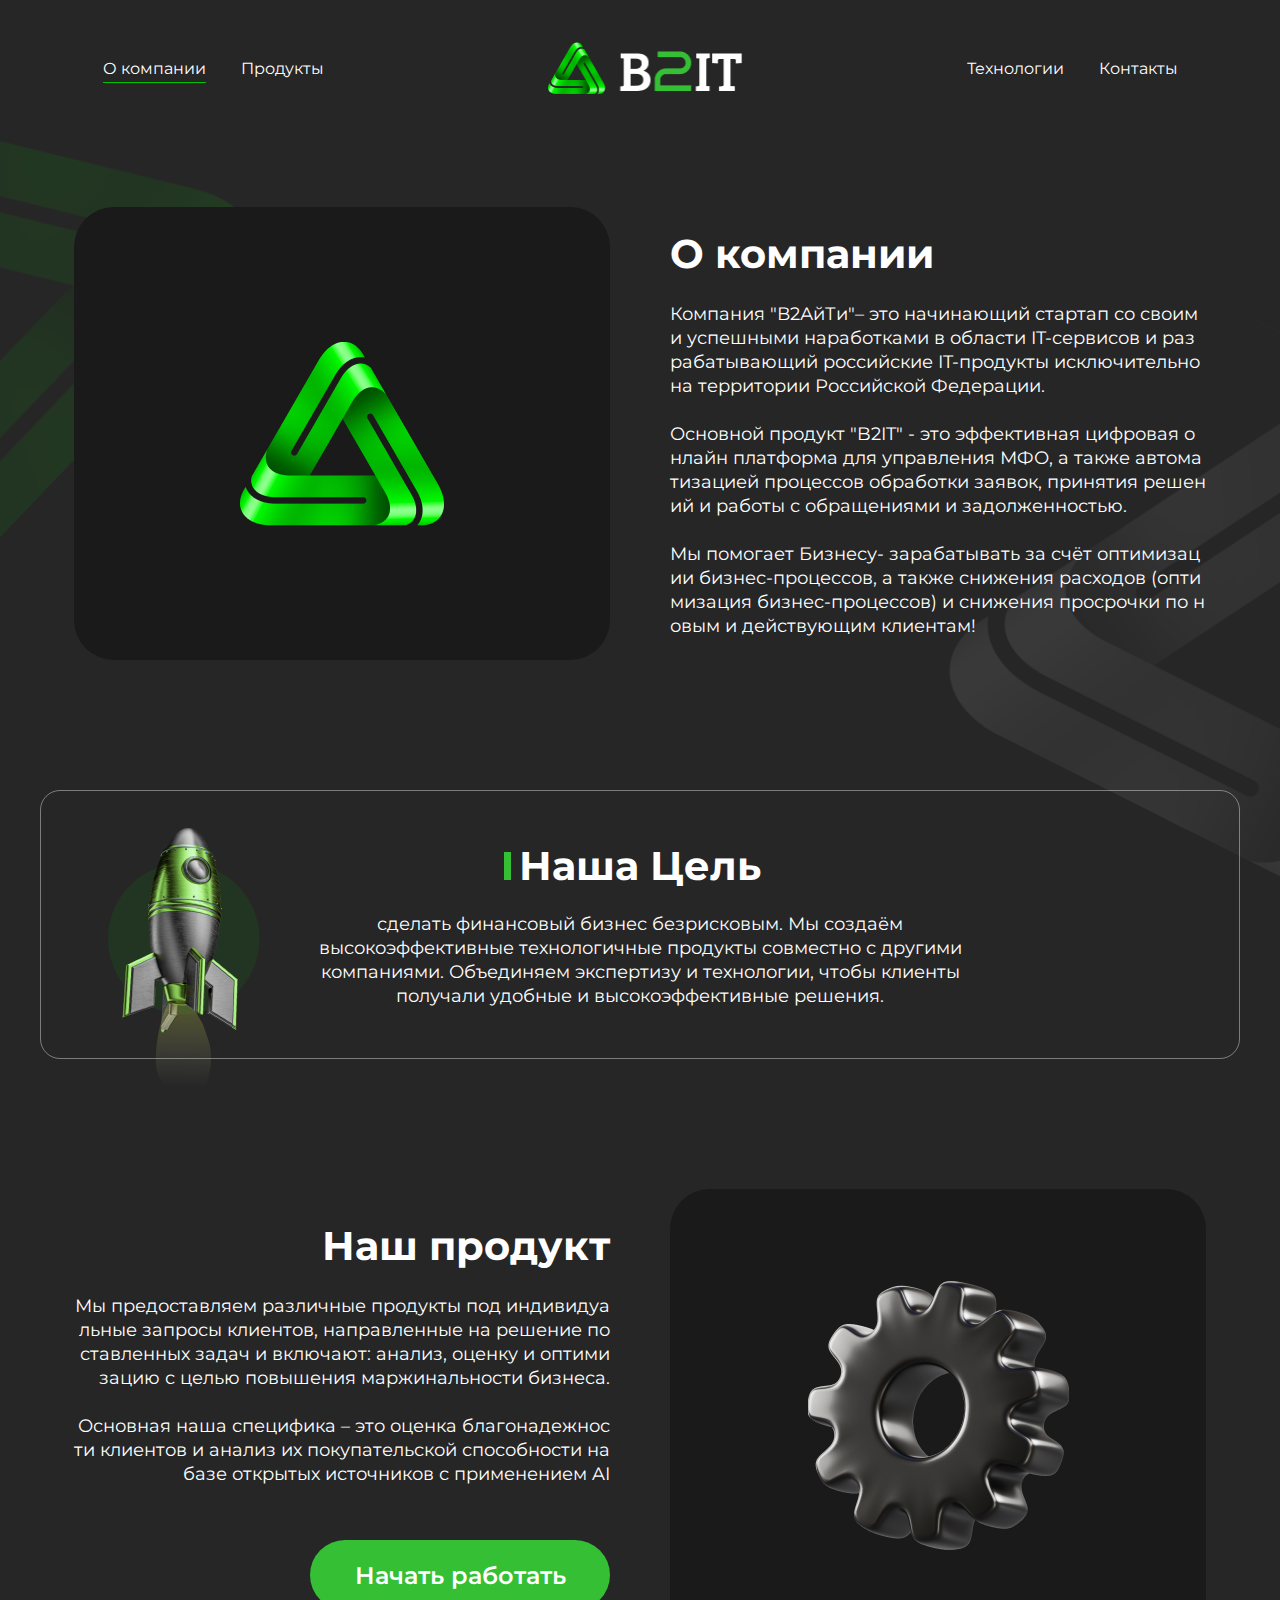
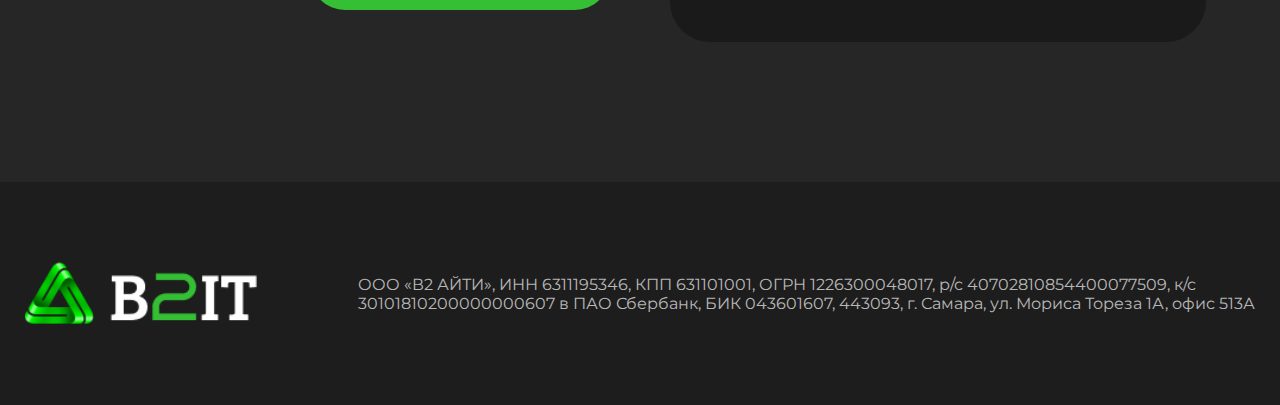
==== page/about/about.html @ 4f3b3dbf "commit" ====
<!doctype html>
<html lang="ru">

<head>
  <meta charset="UTF-8">
  <meta name="viewport"
    content="width=device-width, user-scalable=no, initial-scale=1.0, maximum-scale=1.0, minimum-scale=1.0">
  <meta http-equiv="X-UA-Compatible" content="ie=edge">
  <script src="https://cdnjs.cloudflare.com/ajax/libs/jquery/3.7.1/jquery.js"
    integrity="sha512-+k1pnlgt4F1H8L7t3z95o3/KO+o78INEcXTbnoJQ/F2VqDVhWoaiVml/OEHv9HsVgxUaVW+IbiZPUJQfF/YxZw=="
    crossorigin="anonymous" referrerpolicy="no-referrer"></script>
  <link rel="preconnect" href="https://fonts.googleapis.com">
  <link rel="preconnect" href="https://fonts.gstatic.com" crossorigin>
  <link href="https://fonts.googleapis.com/css2?family=Montserrat:ital,wght@0,100..900;1,100..900&display=swap"
    rel="stylesheet">
  <link rel="stylesheet" href="https://cdnjs.cloudflare.com/ajax/libs/animate.css/4.1.1/animate.min.css">
  <link rel="stylesheet" href="/assets/styles/basic.css">
  <link rel="stylesheet" href="/assets/styles/custom.css">
  <link rel="stylesheet" href="/assets/styles/header.css">
  <link rel="stylesheet" href="/assets/styles/footer.css">
  <link rel="stylesheet" href="./styles/containers.css">
  <link rel="stylesheet" href="./styles/con-about-company.css">
  <link rel="stylesheet" href="./styles/con-target.css">
  <link rel="stylesheet" href="./styles/con-product.css">
  <link rel="stylesheet" href="./about.css">
  <title>B2IT</title>
</head>

<body>
  <header class="header">
    <div class="header__native">
      <div class="header__menu"">
        <ul>
          <li><a href="/page/about/about.html">О компании</a></li>
        <li><a href="/page/products/products.html">Продукты</a></li>
        </ul>
      </div>
      <a href="/index.html"><img src="/assets/img/logo.png" alt="Logo"></a>
      <div class="header__menu">
        <ul>
          <li><a href="page/technologies.html">Технологии</a></li>
          <li><a href="page/contacts.html">Контакты</a></li>
        </ul>
      </div>
      <svg class="header__burger header__burger-rotate" viewBox="0 0 100 100" width="80"
        onclick="this.classList.toggle('active')" style="display: none;">
        <path class="line top" d="m 70,33 h -40 c 0,0 -8.5,-0.149796 -8.5,8.5 0,8.649796 8.5,8.5 8.5,8.5 h 20 v -20" />
        <path class="line middle" d="m 70,50 h -30" />
        <path class="line bottom"
          d="m 30,67 h 40 c 0,0 8.5,0.149796 8.5,-8.5 0,-8.649796 -8.5,-8.5 -8.5,-8.5 h -20 v 20" />
      </svg>
    </div>
    <div class="header__nav">
      <div class="header__burger_menu">
        <ul>
          <li><a href="/page/about/about.html">О компании</a></li>
          <li><a href="/page/products/products.html">Продукты</a></li>
          <li><a href="page/technologies.html">Технологии</a></li>
          <li><a href="page/contacts.html">Контакты</a></li>
        </ul>
      </div>
    </div>
  </header>

  <div class="containers">
    <div class="container-about-company">
      <div class="about-company">
        <div class="about-company__logo">
          <img src="./image/about.png" alt="About">
        </div>
        <div class="about-company__description text-break-all">
          <img src="./image/about.png" alt="About" style="display: none; width: 68px; height: 61px;">
          <h1>О компании</h1>
          <p>
            Компания "В2АйТи"– это начинающий стартап со своими успешными наработками в области IT-сервисов и
            разрабатывающий российские IT-продукты исключительно на территории Российской Федерации.
          </p>
          <p>
            Основной продукт "B2IT" - это эффективная цифровая онлайн платформа для управления МФО, а также
            автоматизацией процессов обработки заявок, принятия решений и работы с обращениями и задолженностью.
          </p>
          <p>
            Мы помогает Бизнесу- зарабатывать за счёт оптимизации бизнес-процессов, а также снижения расходов
            (оптимизация бизнес-процессов) и снижения просрочки по новым и действующим клиентам!
          </p>
        </div>
      </div>
    </div>
    <div class="container-target">
      <div class="target">
        <h1 class="target__title">Наша Цель</h1>
        <p class="target__description">
          сделать финансовый бизнес безрисковым. Мы создаём высокоэффективные технологичные продукты совместно с
          другими компаниями. Объединяем экспертизу и технологии, чтобы клиенты получали удобные и высокоэффективные
          решения.
        </p>
      </div>
    </div>
    <div class="container-product">
      <div class="product">
        <div class="product__description text-break-all">
          <img src="./image/product.png" alt="About" style="display: none; width: 68px; height: 61px;">
          <h1>Наш продукт</h1>
          <p>
            Мы предоставляем различные продукты под индивидуальные запросы клиентов, направленные на решение
            поставленных
            задач и включают: анализ, оценку и оптимизацию с целью повышения маржинальности бизнеса.
          </p>
          <p>
            Основная наша специфика – это оценка благонадежности клиентов и анализ их покупательской способности на базе
            открытых источников с применением AI
          </p>
          <button class="product_btn custom-button">Начать работать</button>
        </div>
        <div class="product__logo">
          <img src="./image/product.png" alt="About">
        </div>
      </div>
    </div>
  </div>

  <footer class="footer">
    <a href="/index.html"><img src="/assets/img/logo.png" alt="Logo"></a>
    <div class="footer__description">
      ООО «В2 АЙТИ», ИНН 6311195346, КПП 631101001, ОГРН 1226300048017, р/с 40702810854400077509, к/с<br>
      30101810200000000607 в ПАО Сбербанк, БИК 043601607, 443093, г. Самара, ул. Мориса Тореза 1А, офис 513А
    </div>
  </footer>

  <script src="/assets/js/hamburger.js"></script>
  <script src="./js/product.js"></script>

</body>

</html>
---- assets/styles/basic.css ----
/*************************
 * RESET AND BASE STYLES *
 *************************/

* {
  padding: 0px;
  margin: 0px;
  border: none;
}

*,
*::before,
*::after {
  box-sizing: border-box;
}

/* Links */

a,
a:link,
a:visited {
  text-decoration: none;
  color: #FFFFFF;
}

a:hover {
  text-decoration: none;
}

/* Common */

aside,
nav,
footer,
header,
section,
main {
  display: block;
}

h1,
h2,
h3,
h4,
h5,
h6,
p {
  font-size: inherit;
  font-weight: inherit;
}

ul,
ul li {
  list-style: none;
}

img {
  vertical-align: top;
}

img,
svg {
  max-width: 100%;
  height: auto;
}

address {
  font-style: normal;
}

/* Form */

input,
textarea,
button,
select {
  font-family: inherit;
  font-size: inherit;
  color: inherit;
  background-color: transparent;
}

input::-ms-clear {
  display: none;
}

button,
input[type="submit"] {
  display: inline-block;
  box-shadow: none;
  background-color: transparent;
  background: none;
  cursor: pointer;
}

input:focus,
input:active,
button:focus,
button:active {
  outline: none;
}

button::-moz-focus-inner {
  padding: 0;
  border: 0;
}

label {
  cursor: pointer;
}

legend {
  display: block;
}

body {
  position: relative;
  font-family: "Montserrat", sans-serif;
  font-optical-sizing: auto;
  font-style: normal;
  color: #FFFFFF;
  background-color: #262626;
  background-image: url(/assets/img/basic-bg-left.svg), url(/assets/img/basic-bg-right.svg);
  background-position: left 5%, right 20%;
  background-repeat: no-repeat, no-repeat;
}

@media (max-width: 600px) {
  body {
    background-size: 120px 300px, 150px 300px;
    background-position: left 3%, right 22%;
  }
}
---- assets/styles/custom.css ----
/*****************
 * COMMON STYLES *
 *****************/

.hidden {
  display: none !important;
}

.custom-input {
  border-radius: 100px;
  border: 1px solid #FFFFFF;
  padding: 30px 40px;
}

.custom-button {
  font-weight: 600;
  padding: 30px 40px;
  border-radius: 100px;
  background-color: #34BF34;
}

.custom-button:hover,
.custom-button:active {
  background-color: #14A414;
}

.custom-button:disabled {
  background-color: #34BF3480;
}

.custom-li-dot li::before {
  content: "•";
  font-size: 25px;
  color: #34BF34;
  margin-right: 3px;
}

.title-green {
  color: #34BF34;
}

.text-break-all {
  word-break: break-all;
}
---- assets/styles/header.css ----
/**********
 * HEADER *
 **********/

.header,
.header__native {
  display: flex;
  align-items: center;
  background-color: #262626;
}

.header {
  justify-content: center;
  margin-top: 30px;
}

.header img {
  width: clamp(100px, 19.5vw, 195px);
  height: clamp(40px, 7.7vw, 77px);
}

.header__native {
  margin: 0 50px;
  justify-content: space-between;
  width: min(1075px, 100%);
}

.header__menu li {
  position: relative;
}

.header__menu a:hover:after,
.header__menu a:active:after {
  content: "";
  position: absolute;
  bottom: -5px;
  left: 0;
  background-color: #01C201;
  width: 100%;
  height: 1px;
}

.header__menu ul li {
  display: inline;
}

.header__menu ul {
  display: flex;
  gap: 35px;
}

.header__burger {
  cursor: pointer;
  -webkit-tap-highlight-color: transparent;
  transition: transform 400ms;
  -moz-user-select: none;
  -webkit-user-select: none;
  -ms-user-select: none;
  user-select: none;
}

.header__burger-rotate.active {
  transform: rotate(45deg);
}

.line {
  fill: none;
  transition: stroke-dasharray 400ms, stroke-dashoffset 400ms;
  stroke: #ffffff;
  stroke-width: 5.5;
  stroke-linecap: round;
}

.header__burger .top {
  stroke-dasharray: 40 121;
}

.header__burger .bottom {
  stroke-dasharray: 40 121;
}

.header__burger.active .top {
  stroke-dashoffset: -68px;
}

.header__burger.active .bottom {
  stroke-dashoffset: -68px;
}

.header__nav {
  display: none;
}

.header__burger_menu {
  display: flex;
  justify-content: center;
  position: relative;
  width: 100%;
  padding: 20px 10px;
  background-color: #262626;
}

.header__burger_menu ul {
  display: flex;
  align-items: center;
  justify-content: center;
}

.header__burger_menu a:hover,
.header__burger_menu a:active {
  text-decoration: underline;
  text-decoration-color: #01C201;
}

.header__burger_menu::before,
.header__burger_menu::after {
  content: "";
  position: absolute;
  height: 2px;
  background-color: #FFFFFF;
  border-radius: 100px;
  margin-left: auto;
  margin-right: auto;
}


.header__burger_menu::before {
  width: 100px;
  left: 0;
  right: 0;
  top: 0;
}

.header__burger_menu::after {
  width: 200px;
  left: 0;
  right: 0;
  bottom: 0;
}

.header__burger_menu ul {
  flex-wrap: wrap;
  gap: 20px;
  font-size: 20px;
}

/**********
 * @MEDIA *
 **********/

@media (min-width: 900px) {
  .header__burger_menu {
    display: none;
  }
}

@media (max-width: 900px) {

  .header {
    margin-top: 15px;
    flex-direction: column;
  }

  .header__native {
    width: 95%;
  }

  .header__menu {
    display: none;
  }

  .header__burger {
    display: block !important;
  }

  .header__burger_menu {
    display: flex;
  }

  .application-conn__title br {
    display: none;
  }
}
---- assets/styles/footer.css ----
/**********
 * FOOTER *
 **********/

.footer {
  display: flex;
  align-items: center;
  justify-content: center;
  gap: 100px;
  background-color: #1D1D1D;
  padding: 66px 20px;
}

.footer img {
  width: clamp(160px, 19.5vw, 233px);
  height: clamp(63px, 7.7vw, 91px);
}

.footer__description {
  color: #FFFFFFB2;
}

@media (max-width: 768px) {
  .footer {
    flex-direction: column;
    align-items: flex-start;
    gap: 20px;
    font-size: 10px;
    line-height: 20px;
  }
}
---- page/about/styles/containers.css ----
/**************
 * CONTAINERS *
 **************/

.containers {
  margin-top: clamp(40px, calc(10vw + (1000px - 100%) * -0.2), 100px);
  margin-right: 20px;
  margin-left: 20px;
  margin-bottom: clamp(70px, calc(14vw + (1000px - 100%) * -0.2), 140px);
}

.container-target {
  margin-top: clamp(95px, calc(13vw + (1000px - 100%) * -0.2), 130px);
  display: flex;
  justify-content: center;
}

.container-product {
  margin-top: clamp(70px, calc(13vw + (1000px - 100%) * -0.2), 130px);
}
---- page/about/styles/con-about-company.css ----
.about-company {
  display: flex;
  align-items: center;
  justify-content: center;
  gap: clamp(20px, calc(6vw + (1000px - 100%) * -0.2), 60px);
}

.about-company__logo {
  display: flex;
  align-items: center;
  justify-content: center;
  width: min(536px, 100%);
  height: 453px;
  background-color: #1A1A1A;
  border-radius: 40px;
}

.about-company__logo img {
  padding: 0 50px;
}

.about-company__description {
  display: flex;
  flex-direction: column;
  gap: clamp(15px, 2.4vw, 24px);
  width: min(536px, 100%);
}

.about-company__description h1 {
  font-size: clamp(22px, 6vw, 40px);
  font-weight: 700;
}

.about-company__description p {
  font-size: clamp(15px, 6vw, 18px);
  line-height: 24px;
}
---- page/about/styles/con-target.css ----
.target {
  position: relative;
  display: flex;
  flex-direction: column;
  align-items: center;
  border: 1px solid #FFFFFF66;
  border-radius: 20px;
  width: min(1200px, 100%);
  padding: 50px 40px;
  gap: 22px;
}

.target::before {
  position: absolute;
  content: url(../image/rocket.png);
  left: 0;
  top: 10%;
}

.target__title {
  position: relative;
  font-size: clamp(28px, 6vw, 40px);
  font-weight: 700;
}

.target__title::before {
  content: "";
  position: absolute;
  width: 7px;
  height: 28px;
  top: 11px;
  left: -15px;
  background-color: #34BF34;
}

.target__description {
  text-align: center;
  font-size: clamp(15px, 6vw, 18px);
  line-height: 24px;
  width: min(674px, 100%);
}
---- page/about/styles/con-product.css ----
/***********
 * PRODUCT *
 ***********/

.product {
  display: flex;
  align-items: center;
  justify-content: center;
  gap: clamp(20px, calc(6vw + (1000px - 100%) * -0.2), 60px);
}

.product__logo {
  display: flex;
  align-items: center;
  justify-content: center;
  width: min(536px, 100%);
  height: 453px;
  background-color: #1A1A1A;
  border-radius: 40px;
}

.product__logo img {
  padding: 0 50px;
}

.product__description {
  display: flex;
  flex-direction: column;
  align-items: flex-end;
  text-align: right;
  gap: clamp(15px, 2.4vw, 24px);
  width: min(536px, 100%);
}

.product__description h1 {
  font-size: clamp(22px, 6vw, 40px);
  font-weight: 700;
}

.product__description p {
  font-size: clamp(15px, 6vw, 18px);
  line-height: 24px;
}

.product_btn {
  font-size: 24px;
  display: flex;
  align-items: center;
  justify-content: center;
  margin-top: 30px;
  height: 70px;
  width: min(300px, 100%);
}
---- page/about/about.css ----
/**********
 * HEADER *
 **********/


.header .header__menu:first-child>ul li:first-child a {
  position: relative;
}

.header .header__menu:first-child>ul li:first-child a::after {
  content: "";
  position: absolute;
  bottom: -5px;
  left: 0;
  background-color: #01C201;
  width: 100%;
  height: 1px;
}

/*********
 * MEDIA *
 *********/

@media (max-width: 1200px) {
  .target::before {
    position: relative;
    top: 0;
  }
}

@media (max-width: 768px) {

  /* ABOUT */
  .about-company__logo {
    display: none;
  }

  .about-company__description {
    background-color: #1A1A1A;
    border-radius: 20px;
    padding: 30px 15px;
    gap: 15px;
  }

  .about-company__description h1 {
    margin-top: 25px;
  }

  .about-company__description img {
    display: flex !important;
  }

  /* TARGET */
  .target {
    align-items: flex-start;
  }

  .target__description {
    text-align: left;
  }

  .target::before {
    position: relative;
    width: 180px;
    height: 180px;
    top: -80px;
    left: -80px;
  }

  /* PRODUCT */
  .product__logo {
    display: none;
  }

  .product__description {
    align-items: flex-start;
    text-align: left;
    background-color: #1A1A1A;
    border-radius: 20px;
    padding: 30px 15px;
    gap: 15px;
  }

  .product__description h1 {
    margin-top: 25px;
  }

  .product__description img {
    display: flex !important
  }

  ;
}
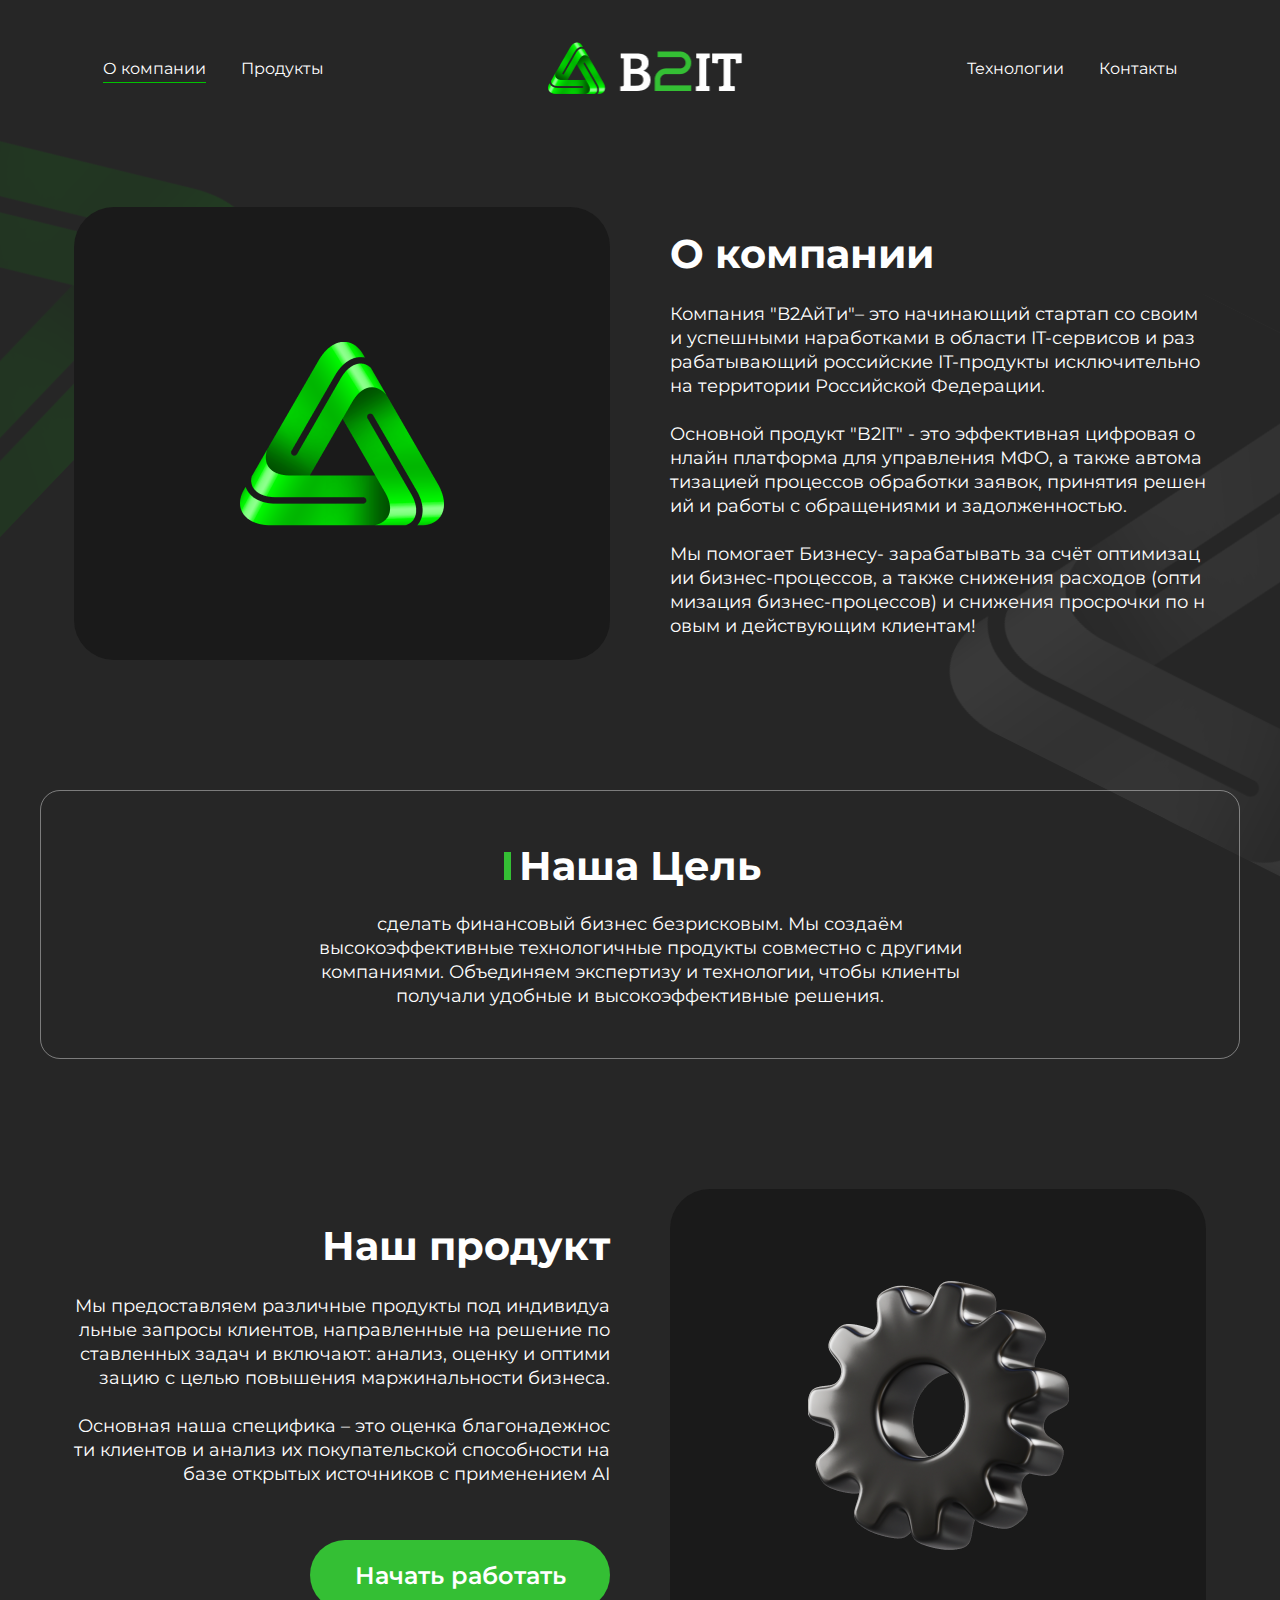
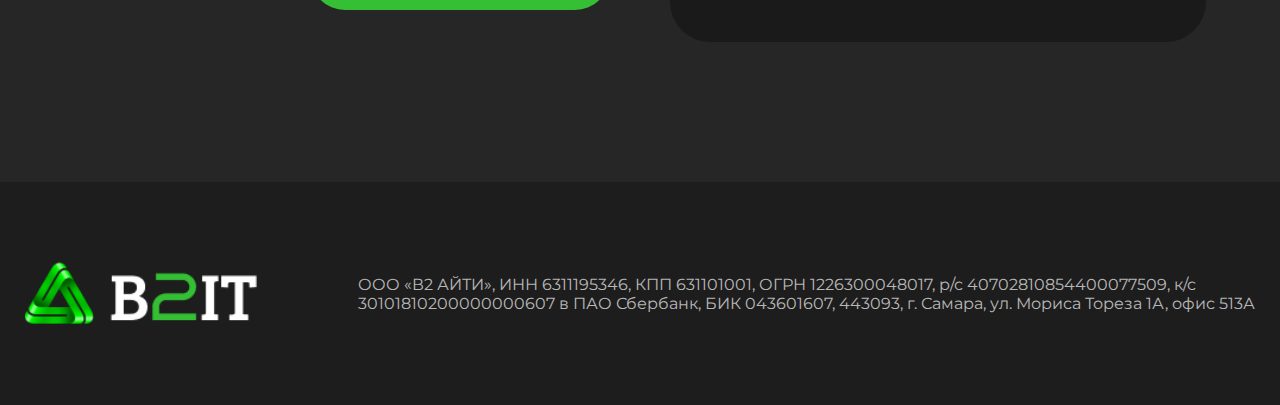
==== commit b086bdcd: "refactoring" ====
--- a/page/about/about.html
+++ b/page/about/about.html
@@ -18,10 +18,6 @@
   <link rel="stylesheet" href="/assets/styles/custom.css">
   <link rel="stylesheet" href="/assets/styles/header.css">
   <link rel="stylesheet" href="/assets/styles/footer.css">
-  <link rel="stylesheet" href="./styles/containers.css">
-  <link rel="stylesheet" href="./styles/con-about-company.css">
-  <link rel="stylesheet" href="./styles/con-target.css">
-  <link rel="stylesheet" href="./styles/con-product.css">
   <link rel="stylesheet" href="./about.css">
   <title>B2IT</title>
 </head>
@@ -38,8 +34,8 @@
       <a href="/index.html"><img src="/assets/img/logo.png" alt="Logo"></a>
       <div class="header__menu">
         <ul>
-          <li><a href="page/technologies.html">Технологии</a></li>
-          <li><a href="page/contacts.html">Контакты</a></li>
+          <li><a href="/page/technologies/technologies.html">Технологии</a></li>
+          <li><a href="/page/contacts/contacts.html">Контакты</a></li>
         </ul>
       </div>
       <svg class="header__burger header__burger-rotate" viewBox="0 0 100 100" width="80"
@@ -55,15 +51,15 @@
         <ul>
           <li><a href="/page/about/about.html">О компании</a></li>
           <li><a href="/page/products/products.html">Продукты</a></li>
-          <li><a href="page/technologies.html">Технологии</a></li>
-          <li><a href="page/contacts.html">Контакты</a></li>
+          <li><a href="/page/technologies/technologies.html">Технологии</a></li>
+          <li><a href="/page/contacts/contacts.html">Контакты</a></li>
         </ul>
       </div>
     </div>
   </header>
 
   <div class="containers">
-    <div class="container-about-company">
+    <section class="container-about-company">
       <div class="about-company">
         <div class="about-company__logo">
           <img src="./image/about.png" alt="About">
@@ -85,8 +81,8 @@
           </p>
         </div>
       </div>
-    </div>
-    <div class="container-target">
+    <section/>
+    <section class="container-target">
       <div class="target">
         <h1 class="target__title">Наша Цель</h1>
         <p class="target__description">
@@ -95,8 +91,8 @@
           решения.
         </p>
       </div>
-    </div>
-    <div class="container-product">
+    </section>
+    <section class="container-product">
       <div class="product">
         <div class="product__description text-break-all">
           <img src="./image/product.png" alt="About" style="display: none; width: 68px; height: 61px;">
@@ -116,7 +112,7 @@
           <img src="./image/product.png" alt="About">
         </div>
       </div>
-    </div>
+    </section>
   </div>
 
   <footer class="footer">
--- a/page/about/about.css
+++ b/page/about/about.css
@@ -2,17 +2,16 @@
  * HEADER *
  **********/
 
-
-.header .header__menu:first-child>ul li:first-child a {
+.header .header__menu:first-child > ul li:first-child a {
   position: relative;
 }
 
-.header .header__menu:first-child>ul li:first-child a::after {
+.header .header__menu:first-child > ul li:first-child a::after {
   content: "";
   position: absolute;
   bottom: -5px;
   left: 0;
-  background-color: #01C201;
+  background-color: #01c201;
   width: 100%;
   height: 1px;
 }
@@ -22,6 +21,7 @@
  *********/
 
 @media (max-width: 1200px) {
+  /* TARGET */
   .target::before {
     position: relative;
     top: 0;
@@ -29,14 +29,13 @@
 }
 
 @media (max-width: 768px) {
-
   /* ABOUT */
   .about-company__logo {
     display: none;
   }
 
   .about-company__description {
-    background-color: #1A1A1A;
+    background-color: #1a1a1a;
     border-radius: 20px;
     padding: 30px 15px;
     gap: 15px;
@@ -75,7 +74,7 @@
   .product__description {
     align-items: flex-start;
     text-align: left;
-    background-color: #1A1A1A;
+    background-color: #1a1a1a;
     border-radius: 20px;
     padding: 30px 15px;
     gap: 15px;
@@ -86,8 +85,167 @@
   }
 
   .product__description img {
-    display: flex !important
-  }
-
-  ;
-}+    display: flex !important;
+  }
+}
+
+/*****************
+ * ABOUT-COMPANY *
+ *****************/
+.about-company {
+  display: flex;
+  align-items: center;
+  justify-content: center;
+  gap: clamp(20px, calc(6vw + (1000px - 100%) * -0.2), 60px);
+}
+
+.about-company__logo {
+  display: flex;
+  align-items: center;
+  justify-content: center;
+  width: min(536px, 100%);
+  height: 453px;
+  background-color: #1a1a1a;
+  border-radius: 40px;
+}
+
+.about-company__logo img {
+  padding: 0 50px;
+}
+
+.about-company__description {
+  display: flex;
+  flex-direction: column;
+  gap: clamp(15px, 2.4vw, 24px);
+  width: min(536px, 100%);
+}
+
+.about-company__description h1 {
+  font-size: clamp(22px, 6vw, 40px);
+  font-weight: 700;
+}
+
+.about-company__description p {
+  font-size: clamp(15px, 6vw, 18px);
+  line-height: 24px;
+}
+
+/***********
+ * PRODUCT *
+ ***********/
+.product {
+  display: flex;
+  align-items: center;
+  justify-content: center;
+  gap: clamp(20px, calc(6vw + (1000px - 100%) * -0.2), 60px);
+}
+
+.product__logo {
+  display: flex;
+  align-items: center;
+  justify-content: center;
+  width: min(536px, 100%);
+  height: 453px;
+  background-color: #1a1a1a;
+  border-radius: 40px;
+}
+
+.product__logo img {
+  padding: 0 50px;
+}
+
+.product__description {
+  display: flex;
+  flex-direction: column;
+  align-items: flex-end;
+  text-align: right;
+  gap: clamp(15px, 2.4vw, 24px);
+  width: min(536px, 100%);
+}
+
+.product__description h1 {
+  font-size: clamp(22px, 6vw, 40px);
+  font-weight: 700;
+}
+
+.product__description p {
+  font-size: clamp(15px, 6vw, 18px);
+  line-height: 24px;
+}
+
+.product_btn {
+  font-size: 24px;
+  display: flex;
+  align-items: center;
+  justify-content: center;
+  margin-top: 30px;
+  height: 70px;
+  width: min(300px, 100%);
+}
+
+/**********
+ * TARGET *
+ **********/
+
+.target {
+  position: relative;
+  display: flex;
+  flex-direction: column;
+  align-items: center;
+  border: 1px solid #ffffff66;
+  border-radius: 20px;
+  width: min(1200px, 100%);
+  padding: 50px 40px;
+  gap: 22px;
+}
+
+.target::before {
+  position: absolute;
+  content: url(../image/rocket.png);
+  left: 0;
+  top: 10%;
+}
+
+.target__title {
+  position: relative;
+  font-size: clamp(28px, 6vw, 40px);
+  font-weight: 700;
+}
+
+.target__title::before {
+  content: "";
+  position: absolute;
+  width: 7px;
+  height: clamp(20px, 4vw, 28px);
+  top: clamp(8px, 2vw, 11px);
+  left: -15px;
+  background-color: #34bf34;
+}
+
+.target__description {
+  text-align: center;
+  font-size: clamp(15px, 6vw, 18px);
+  line-height: 24px;
+  width: min(674px, 100%);
+}
+
+/**************
+ * CONTAINERS *
+ **************/
+
+.containers {
+  margin-top: clamp(40px, calc(10vw + (1000px - 100%) * -0.2), 100px);
+  margin-right: 20px;
+  margin-left: 20px;
+  margin-bottom: clamp(70px, calc(14vw + (1000px - 100%) * -0.2), 140px);
+}
+
+.container-target {
+  margin-top: clamp(95px, calc(13vw + (1000px - 100%) * -0.2), 130px);
+  display: flex;
+  justify-content: center;
+}
+
+.container-product {
+  margin-top: clamp(70px, calc(13vw + (1000px - 100%) * -0.2), 130px);
+}
